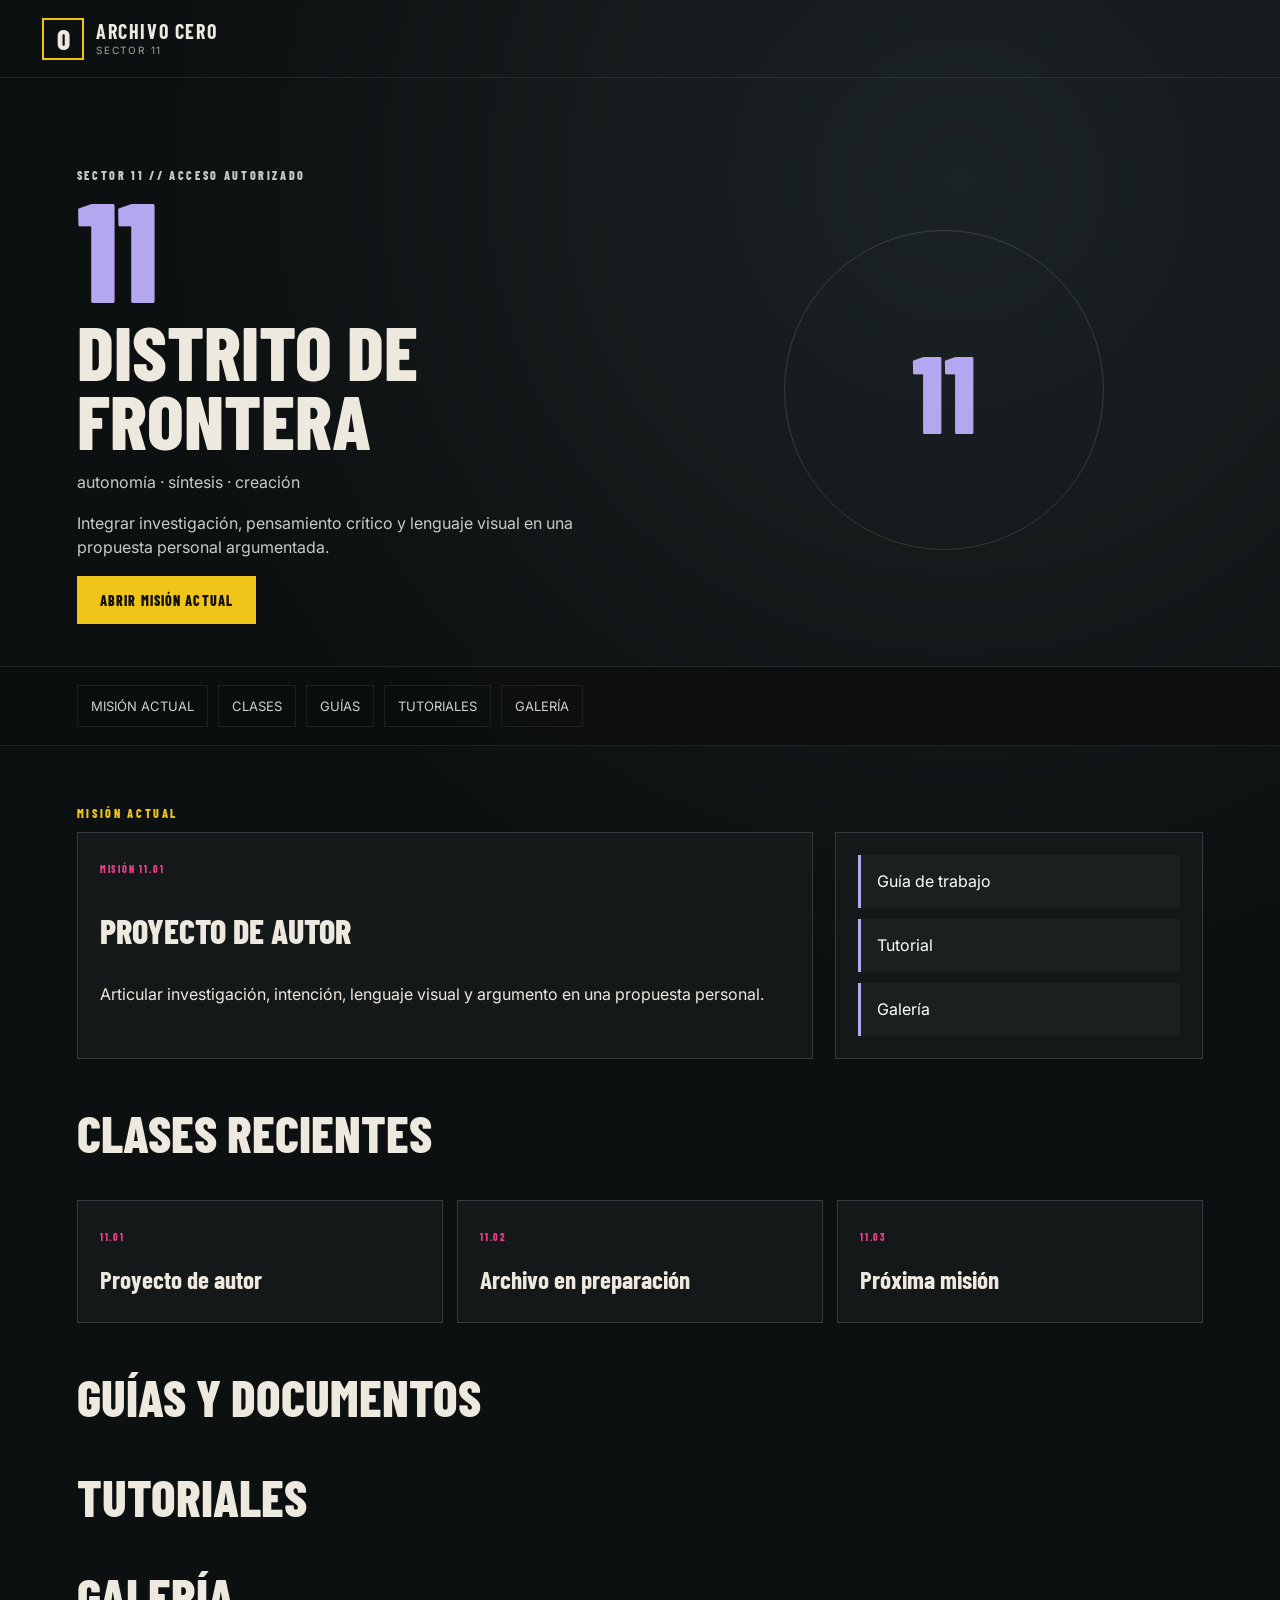
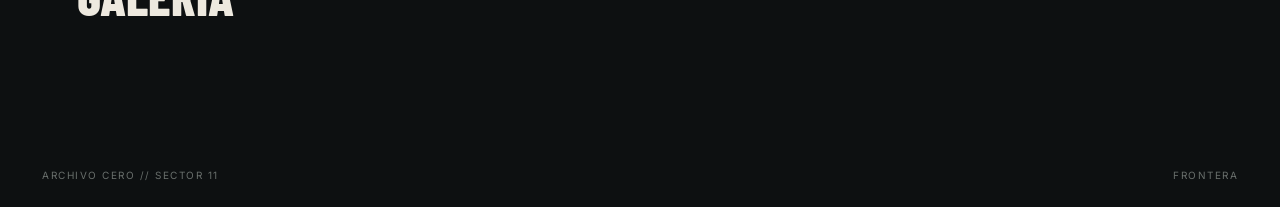
==== grado-11/index.html @ af81a298 "Agregar Sector 11 Frontera" ====
<!doctype html><html lang="es"><head><meta charset="utf-8"><meta name="viewport" content="width=device-width,initial-scale=1"><title>Sector 11 — Frontera | Archivo Cero</title><link rel="stylesheet" href="../assets/styles.css"><link href="https://fonts.googleapis.com/css2?family=Barlow+Condensed:wght@500;700;800&family=Inter:wght@400;600;700&display=swap" rel="stylesheet"></head><body style="--accent:#b5a7ef"><header class="site-header"><a class="brand" href="../index.html"><span class="brand-mark">0</span><span class="brand-copy"><strong>ARCHIVO CERO</strong><small>sector 11</small></span></a></header><main><section class="grade-hero"><div><p class="eyebrow">SECTOR 11 // ACCESO AUTORIZADO</p><div class="sector-id">11</div><h1>DISTRITO DE FRONTERA</h1><p>autonomía · síntesis · creación</p><p>Integrar investigación, pensamiento crítico y lenguaje visual en una propuesta personal argumentada.</p><a class="btn btn-primary" href="#mision">ABRIR MISIÓN ACTUAL</a></div><div class="grade-visual"><div class="placeholder-sigil">11</div></div></section><nav class="grade-tabs"><a href="#mision">Misión actual</a><a href="#clases">Clases</a><a href="#guias">Guías</a><a href="#tutoriales">Tutoriales</a><a href="#galeria">Galería</a></nav><div class="grade-content"><section id="mision"><p class="eyebrow">MISIÓN ACTUAL</p><div class="mission-feature"><article class="panel"><span class="tag">MISIÓN 11.01</span><h3>Proyecto de autor</h3><p>Articular investigación, intención, lenguaje visual y argumento en una propuesta personal.</p></article><aside class="panel"><div class="quick-links"><a href="#guias">Guía de trabajo</a><a href="#tutoriales">Tutorial</a><a href="#galeria">Galería</a></div></aside></div></section><section class="section-block" id="clases"><h2>CLASES RECIENTES</h2><div class="resource-grid"><article class="resource-card"><span class="meta">11.01</span><h3>Proyecto de autor</h3></article><article class="resource-card"><span class="meta">11.02</span><h3>Archivo en preparación</h3></article><article class="resource-card"><span class="meta">11.03</span><h3>Próxima misión</h3></article></div></section><section class="section-block" id="guias"><h2>GUÍAS Y DOCUMENTOS</h2></section><section class="section-block" id="tutoriales"><h2>TUTORIALES</h2></section><section class="section-block" id="galeria"><h2>GALERÍA</h2></section></div></main><footer class="site-footer"><span>ARCHIVO CERO // SECTOR 11</span><span>FRONTERA</span></footer></body></html>
---- assets/styles.css ----
:root{--bg:#0d1011;--panel:#171b1d;--line:#353b3e;--paper:#d8d0bf;--text:#ede9df;--muted:#a3a69f;--yellow:#f0c419;--cyan:#4ad4d7;--magenta:#e83e8c;--max:1440px;--display:'Barlow Condensed',sans-serif;--body:'Inter',sans-serif}*{box-sizing:border-box}html{scroll-behavior:smooth}body{margin:0;background:radial-gradient(circle at 75% 10%,#1c2325 0,#0d1011 42%);color:var(--text);font-family:var(--body);line-height:1.55}.site-header{max-width:var(--max);margin:auto;height:78px;padding:0 42px;display:flex;align-items:center;justify-content:space-between;border-bottom:1px solid #ffffff14}.brand{display:flex;gap:12px;align-items:center;color:inherit;text-decoration:none}.brand-mark{width:42px;height:42px;border:2px solid var(--yellow);display:grid;place-items:center;font:800 29px var(--display)}.brand-copy{display:flex;flex-direction:column}.brand-copy strong{font:700 20px var(--display);letter-spacing:.08em}.brand-copy small{color:var(--muted);font-size:10px;text-transform:uppercase;letter-spacing:.18em}.main-nav{display:flex;gap:28px}.main-nav a{color:#c8cbc6;text-decoration:none;text-transform:uppercase;letter-spacing:.12em;font-size:12px;font-weight:700}.main-nav a:hover,.main-nav .is-active{color:var(--yellow)}.hero{max-width:var(--max);min-height:650px;margin:auto;padding:62px 42px 36px;display:grid;grid-template-columns:.92fr 1.08fr;align-items:center;position:relative}.hero-copy{z-index:2}.eyebrow{font:800 12px var(--display);color:var(--yellow);letter-spacing:.22em}.hero h1{font:800 clamp(74px,8vw,128px)/.78 var(--display);margin:0;letter-spacing:-.045em}.hero h1 span{color:transparent;-webkit-text-stroke:2px var(--paper)}.hero-kicker{font:700 28px var(--display);letter-spacing:.08em;margin:28px 0 12px}.hero-text{max-width:580px;color:#b7bab5}.hero-actions{display:flex;gap:12px;flex-wrap:wrap;margin-top:28px}.btn{display:inline-flex;align-items:center;justify-content:center;min-height:48px;padding:0 22px;text-decoration:none;font:800 14px var(--display);letter-spacing:.08em;border:1px solid var(--line);transition:.22s}.btn-primary{background:var(--yellow);color:#111;border-color:var(--yellow)}.btn:hover{transform:translateY(-2px)}.btn-ghost{color:var(--text)}.status-row{display:flex;gap:18px;flex-wrap:wrap;margin-top:28px;color:#7f8582;font-size:11px;text-transform:uppercase;letter-spacing:.12em}.status-row i{display:inline-block;width:6px;height:6px;border-radius:50%;background:var(--cyan);margin-right:7px}.hero-art{height:540px;position:relative;display:flex;align-items:flex-end;justify-content:center}.hero-art img{max-height:530px;max-width:100%;object-fit:contain;filter:drop-shadow(0 20px 25px #0009)}.scan-card{position:absolute;z-index:3;border:1px solid #4ad4d777;background:#071214cc;padding:8px 12px;color:var(--cyan);font-family:var(--display)}.scan-card span{display:block;font-size:9px;letter-spacing:.2em}.scan-card-a{right:7%;top:20%}.scan-card-b{left:8%;bottom:24%;color:#ff73b1}.sector-strip,.transmissions,.archive-preview{max-width:var(--max);margin:auto;padding:62px 42px;border-top:1px solid #ffffff14}.section-heading{display:flex;align-items:end;justify-content:space-between;gap:30px;margin-bottom:30px}.section-heading h2,.archive-preview h2{font:800 42px/1 var(--display);margin:0}.section-heading>p{max-width:560px;color:var(--muted);margin:0}.sectors-grid{display:grid;grid-template-columns:repeat(6,1fr);gap:10px}.sector-card{min-height:190px;padding:18px 14px;border:1px solid var(--line);background:#ffffff08;color:inherit;text-decoration:none;display:flex;flex-direction:column;justify-content:flex-end;transition:.25s}.sector-card:hover,.sector-card.featured{transform:translateY(-5px);border-color:var(--yellow)}.sector-number{font:800 46px/1 var(--display);color:var(--yellow)}.sector-card strong{font:700 17px var(--display)}.sector-card small{color:#7f8582;margin-top:6px;font-size:10px}.cards-3,.resource-grid{display:grid;grid-template-columns:repeat(3,1fr);gap:14px}.feed-card,.resource-card,.panel{border:1px solid var(--line);background:#141819;padding:22px}.tag,.meta{font:800 10px var(--display);letter-spacing:.18em;color:var(--magenta)}.feed-card h3,.resource-card h3{font:700 25px/1.05 var(--display);margin:18px 0 8px}.feed-card p,.resource-card p{color:var(--muted);font-size:13px}.feed-card a,.resource-card a{color:var(--yellow);text-decoration:none}.archive-preview{display:grid;grid-template-columns:1.1fr .9fr;align-items:center;gap:45px}.archive-preview p{color:var(--muted)}.archive-terminal{border:1px solid #4ad4d759;background:#081012;padding:24px;font-family:monospace;color:#87a8a8}.archive-terminal strong{color:var(--cyan)}.site-footer{max-width:var(--max);margin:auto;padding:24px 42px;display:flex;justify-content:space-between;color:#696f6c;font-size:10px;letter-spacing:.15em;text-transform:uppercase}.grade-hero{max-width:var(--max);margin:auto;min-height:420px;display:grid;grid-template-columns:1.05fr .95fr;gap:36px;align-items:center;padding:78px clamp(22px,6vw,86px) 42px;border-bottom:1px solid #ffffff14}.sector-id{font:800 clamp(72px,11vw,160px)/.75 var(--display);color:var(--accent,var(--yellow))}.grade-hero h1{font:800 clamp(42px,6vw,86px)/.9 var(--display);margin:16px 0 10px;text-transform:uppercase}.grade-hero p{max-width:680px;color:#c6cbca}.grade-visual{min-height:320px;display:grid;place-items:end center}.grade-visual img{max-width:min(620px,95%);max-height:390px;object-fit:contain}.placeholder-sigil{width:min(320px,75vw);aspect-ratio:1;border:1px solid #ffffff22;border-radius:50%;display:grid;place-items:center;font:800 110px/1 var(--display);color:var(--accent,var(--yellow))}.grade-tabs{display:flex;gap:10px;flex-wrap:wrap;padding:18px clamp(22px,6vw,86px);position:sticky;top:0;background:#0c0e0fee;border-bottom:1px solid #ffffff14;z-index:5}.grade-tabs a{padding:10px 13px;color:#cfd2d1;text-decoration:none;border:1px solid #ffffff14;font-size:13px;text-transform:uppercase}.grade-content{padding:48px clamp(22px,6vw,86px) 80px}.mission-feature{display:grid;grid-template-columns:1.6fr .8fr;gap:22px}.panel h3{font:800 34px/1 var(--display);text-transform:uppercase}.quick-links{display:grid;gap:11px}.quick-links a{padding:14px 16px;background:#ffffff08;border-left:3px solid var(--accent,var(--yellow));color:#fff;text-decoration:none}.section-block{margin-top:48px}.section-block h2{font:800 clamp(34px,4vw,58px)/1 var(--display);text-transform:uppercase}.mission-layout{max-width:1180px;margin:auto;padding:30px 36px 70px}.mission-hero{min-height:430px;border:1px solid var(--line);background:#121617;padding:46px;display:grid;grid-template-columns:1fr 220px;align-items:center}.mission-hero h1{font:800 82px/.9 var(--display);margin:18px 0}.mission-seal{font:800 120px var(--display);color:transparent;-webkit-text-stroke:2px var(--yellow)}.lesson-block{padding:44px 10px;border-bottom:1px solid var(--line)}.steps{list-style:none;padding:0;display:grid;gap:10px}.steps li{display:grid;grid-template-columns:70px 1fr;gap:16px;border:1px solid var(--line);padding:18px;background:#121617}.steps li>span{font:800 38px var(--display);color:var(--yellow)}@media(max-width:980px){.main-nav{display:none}.site-header{padding:0 20px}.hero{grid-template-columns:1fr;padding:44px 20px}.hero-art{height:420px;order:-1}.sectors-grid{grid-template-columns:repeat(2,1fr)}.sector-strip,.transmissions,.archive-preview{padding:46px 20px}.cards-3,.archive-preview,.mission-feature,.resource-grid{grid-template-columns:1fr}.grade-hero{grid-template-columns:1fr}.site-footer{padding:20px;flex-direction:column}}@media(max-width:620px){.hero-art{height:320px}.hero h1{font-size:64px}.sectors-grid{grid-template-columns:1fr}.sector-card{min-height:130px}.mission-hero{grid-template-columns:1fr;padding:28px}.mission-seal{display:none}.mission-hero h1{font-size:58px}}
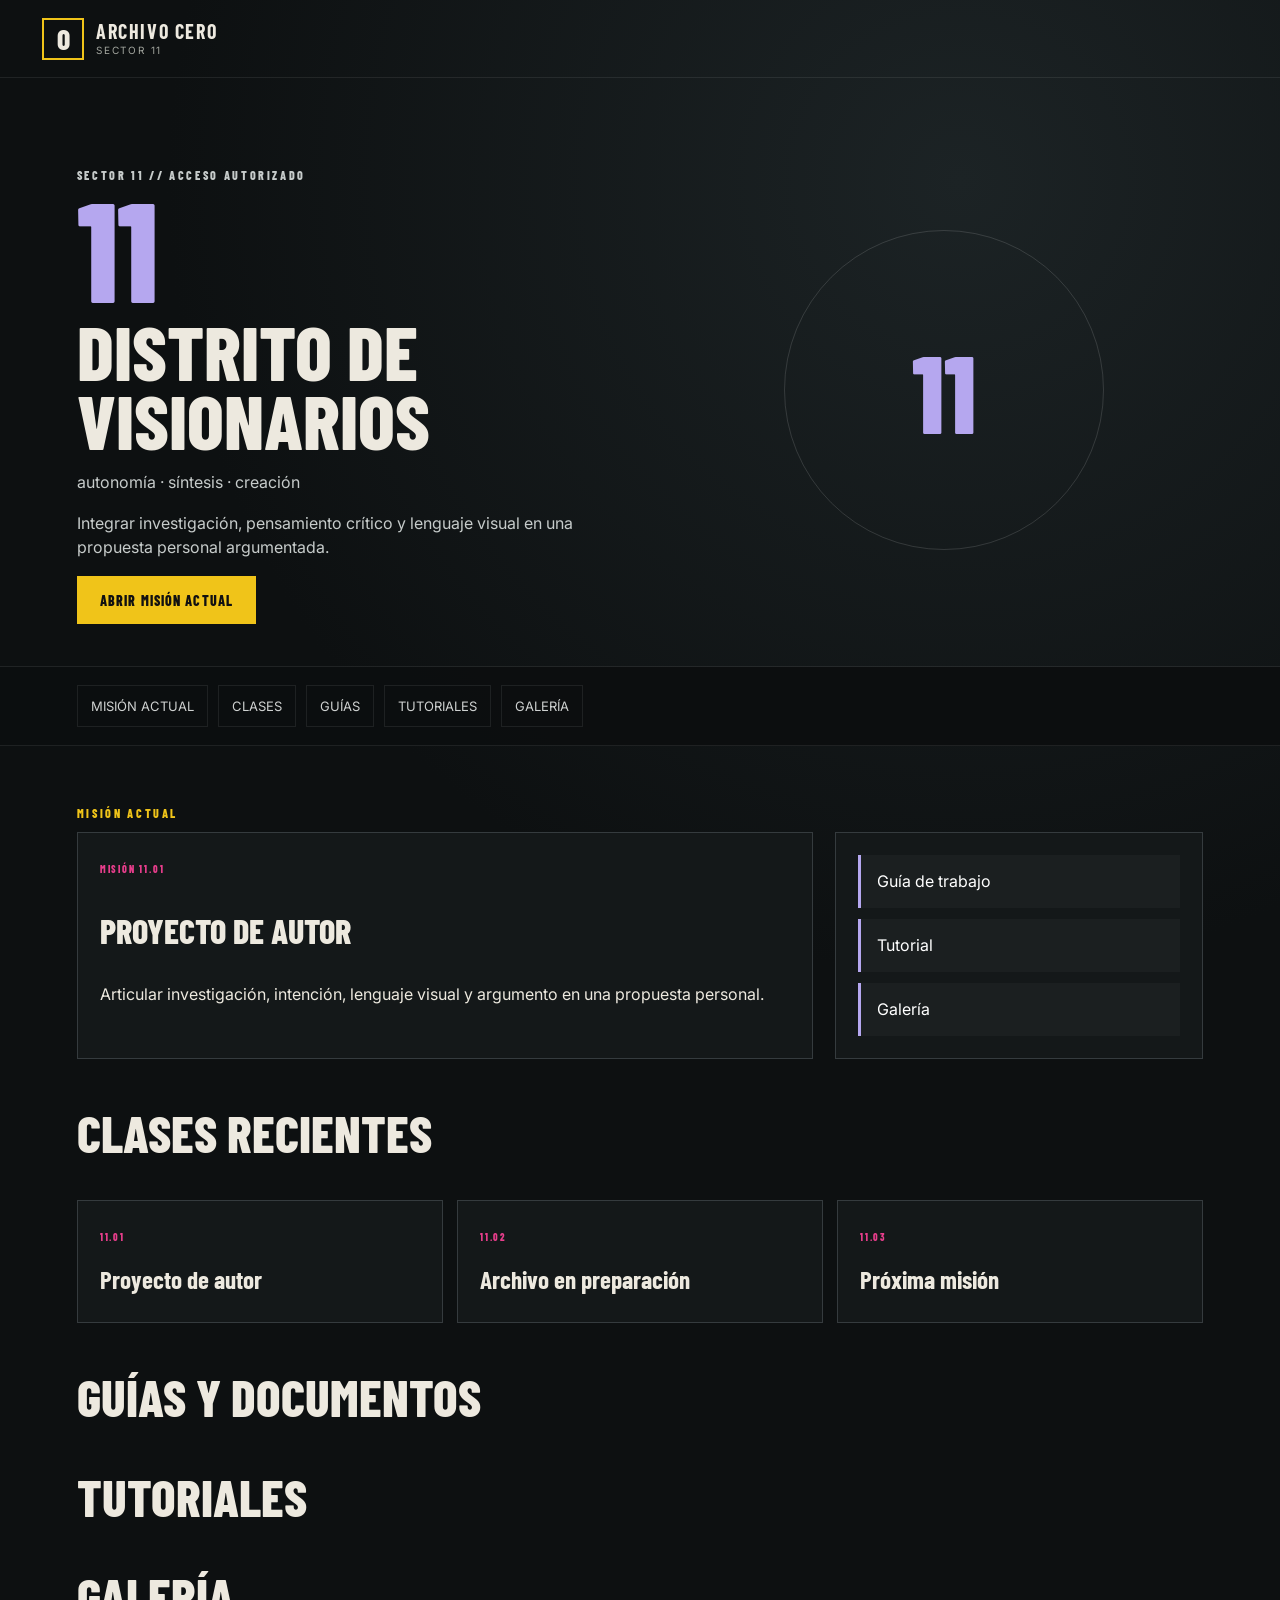
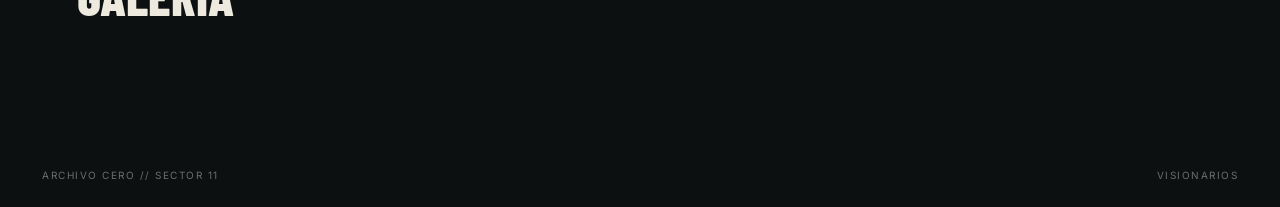
==== commit d0a692b3: "Integrar portada Archivo Cero y PNG transparentes conservando contenido educativo" ====
--- a/grado-11/index.html
+++ b/grado-11/index.html
@@ -1 +1 @@
-<!doctype html><html lang="es"><head><meta charset="utf-8"><meta name="viewport" content="width=device-width,initial-scale=1"><title>Sector 11 — Frontera | Archivo Cero</title><link rel="stylesheet" href="../assets/styles.css"><link href="https://fonts.googleapis.com/css2?family=Barlow+Condensed:wght@500;700;800&family=Inter:wght@400;600;700&display=swap" rel="stylesheet"></head><body style="--accent:#b5a7ef"><header class="site-header"><a class="brand" href="../index.html"><span class="brand-mark">0</span><span class="brand-copy"><strong>ARCHIVO CERO</strong><small>sector 11</small></span></a></header><main><section class="grade-hero"><div><p class="eyebrow">SECTOR 11 // ACCESO AUTORIZADO</p><div class="sector-id">11</div><h1>DISTRITO DE FRONTERA</h1><p>autonomía · síntesis · creación</p><p>Integrar investigación, pensamiento crítico y lenguaje visual en una propuesta personal argumentada.</p><a class="btn btn-primary" href="#mision">ABRIR MISIÓN ACTUAL</a></div><div class="grade-visual"><div class="placeholder-sigil">11</div></div></section><nav class="grade-tabs"><a href="#mision">Misión actual</a><a href="#clases">Clases</a><a href="#guias">Guías</a><a href="#tutoriales">Tutoriales</a><a href="#galeria">Galería</a></nav><div class="grade-content"><section id="mision"><p class="eyebrow">MISIÓN ACTUAL</p><div class="mission-feature"><article class="panel"><span class="tag">MISIÓN 11.01</span><h3>Proyecto de autor</h3><p>Articular investigación, intención, lenguaje visual y argumento en una propuesta personal.</p></article><aside class="panel"><div class="quick-links"><a href="#guias">Guía de trabajo</a><a href="#tutoriales">Tutorial</a><a href="#galeria">Galería</a></div></aside></div></section><section class="section-block" id="clases"><h2>CLASES RECIENTES</h2><div class="resource-grid"><article class="resource-card"><span class="meta">11.01</span><h3>Proyecto de autor</h3></article><article class="resource-card"><span class="meta">11.02</span><h3>Archivo en preparación</h3></article><article class="resource-card"><span class="meta">11.03</span><h3>Próxima misión</h3></article></div></section><section class="section-block" id="guias"><h2>GUÍAS Y DOCUMENTOS</h2></section><section class="section-block" id="tutoriales"><h2>TUTORIALES</h2></section><section class="section-block" id="galeria"><h2>GALERÍA</h2></section></div></main><footer class="site-footer"><span>ARCHIVO CERO // SECTOR 11</span><span>FRONTERA</span></footer></body></html>+<!doctype html><html lang="es"><head><meta charset="utf-8"><meta name="viewport" content="width=device-width,initial-scale=1"><title>Sector 11 — Visionarios | Archivo Cero</title><link rel="stylesheet" href="../assets/styles.css"><link href="https://fonts.googleapis.com/css2?family=Barlow+Condensed:wght@500;700;800&family=Inter:wght@400;600;700&display=swap" rel="stylesheet"></head><body style="--accent:#b5a7ef"><header class="site-header"><a class="brand" href="../index.html"><span class="brand-mark">0</span><span class="brand-copy"><strong>ARCHIVO CERO</strong><small>sector 11</small></span></a></header><main><section class="grade-hero"><div><p class="eyebrow">SECTOR 11 // ACCESO AUTORIZADO</p><div class="sector-id">11</div><h1>DISTRITO DE VISIONARIOS</h1><p>autonomía · síntesis · creación</p><p>Integrar investigación, pensamiento crítico y lenguaje visual en una propuesta personal argumentada.</p><a class="btn btn-primary" href="#mision">ABRIR MISIÓN ACTUAL</a></div><div class="grade-visual"><div class="placeholder-sigil">11</div></div></section><nav class="grade-tabs"><a href="#mision">Misión actual</a><a href="#clases">Clases</a><a href="#guias">Guías</a><a href="#tutoriales">Tutoriales</a><a href="#galeria">Galería</a></nav><div class="grade-content"><section id="mision"><p class="eyebrow">MISIÓN ACTUAL</p><div class="mission-feature"><article class="panel"><span class="tag">MISIÓN 11.01</span><h3>Proyecto de autor</h3><p>Articular investigación, intención, lenguaje visual y argumento en una propuesta personal.</p></article><aside class="panel"><div class="quick-links"><a href="#guias">Guía de trabajo</a><a href="#tutoriales">Tutorial</a><a href="#galeria">Galería</a></div></aside></div></section><section class="section-block" id="clases"><h2>CLASES RECIENTES</h2><div class="resource-grid"><article class="resource-card"><span class="meta">11.01</span><h3>Proyecto de autor</h3></article><article class="resource-card"><span class="meta">11.02</span><h3>Archivo en preparación</h3></article><article class="resource-card"><span class="meta">11.03</span><h3>Próxima misión</h3></article></div></section><section class="section-block" id="guias"><h2>GUÍAS Y DOCUMENTOS</h2></section><section class="section-block" id="tutoriales"><h2>TUTORIALES</h2></section><section class="section-block" id="galeria"><h2>GALERÍA</h2></section></div></main><footer class="site-footer"><span>ARCHIVO CERO // SECTOR 11</span><span>VISIONARIOS</span></footer></body></html>
--- a/assets/styles.css
+++ b/assets/styles.css
@@ -1 +1,7 @@
-:root{--bg:#0d1011;--panel:#171b1d;--line:#353b3e;--paper:#d8d0bf;--text:#ede9df;--muted:#a3a69f;--yellow:#f0c419;--cyan:#4ad4d7;--magenta:#e83e8c;--max:1440px;--display:'Barlow Condensed',sans-serif;--body:'Inter',sans-serif}*{box-sizing:border-box}html{scroll-behavior:smooth}body{margin:0;background:radial-gradient(circle at 75% 10%,#1c2325 0,#0d1011 42%);color:var(--text);font-family:var(--body);line-height:1.55}.site-header{max-width:var(--max);margin:auto;height:78px;padding:0 42px;display:flex;align-items:center;justify-content:space-between;border-bottom:1px solid #ffffff14}.brand{display:flex;gap:12px;align-items:center;color:inherit;text-decoration:none}.brand-mark{width:42px;height:42px;border:2px solid var(--yellow);display:grid;place-items:center;font:800 29px var(--display)}.brand-copy{display:flex;flex-direction:column}.brand-copy strong{font:700 20px var(--display);letter-spacing:.08em}.brand-copy small{color:var(--muted);font-size:10px;text-transform:uppercase;letter-spacing:.18em}.main-nav{display:flex;gap:28px}.main-nav a{color:#c8cbc6;text-decoration:none;text-transform:uppercase;letter-spacing:.12em;font-size:12px;font-weight:700}.main-nav a:hover,.main-nav .is-active{color:var(--yellow)}.hero{max-width:var(--max);min-height:650px;margin:auto;padding:62px 42px 36px;display:grid;grid-template-columns:.92fr 1.08fr;align-items:center;position:relative}.hero-copy{z-index:2}.eyebrow{font:800 12px var(--display);color:var(--yellow);letter-spacing:.22em}.hero h1{font:800 clamp(74px,8vw,128px)/.78 var(--display);margin:0;letter-spacing:-.045em}.hero h1 span{color:transparent;-webkit-text-stroke:2px var(--paper)}.hero-kicker{font:700 28px var(--display);letter-spacing:.08em;margin:28px 0 12px}.hero-text{max-width:580px;color:#b7bab5}.hero-actions{display:flex;gap:12px;flex-wrap:wrap;margin-top:28px}.btn{display:inline-flex;align-items:center;justify-content:center;min-height:48px;padding:0 22px;text-decoration:none;font:800 14px var(--display);letter-spacing:.08em;border:1px solid var(--line);transition:.22s}.btn-primary{background:var(--yellow);color:#111;border-color:var(--yellow)}.btn:hover{transform:translateY(-2px)}.btn-ghost{color:var(--text)}.status-row{display:flex;gap:18px;flex-wrap:wrap;margin-top:28px;color:#7f8582;font-size:11px;text-transform:uppercase;letter-spacing:.12em}.status-row i{display:inline-block;width:6px;height:6px;border-radius:50%;background:var(--cyan);margin-right:7px}.hero-art{height:540px;position:relative;display:flex;align-items:flex-end;justify-content:center}.hero-art img{max-height:530px;max-width:100%;object-fit:contain;filter:drop-shadow(0 20px 25px #0009)}.scan-card{position:absolute;z-index:3;border:1px solid #4ad4d777;background:#071214cc;padding:8px 12px;color:var(--cyan);font-family:var(--display)}.scan-card span{display:block;font-size:9px;letter-spacing:.2em}.scan-card-a{right:7%;top:20%}.scan-card-b{left:8%;bottom:24%;color:#ff73b1}.sector-strip,.transmissions,.archive-preview{max-width:var(--max);margin:auto;padding:62px 42px;border-top:1px solid #ffffff14}.section-heading{display:flex;align-items:end;justify-content:space-between;gap:30px;margin-bottom:30px}.section-heading h2,.archive-preview h2{font:800 42px/1 var(--display);margin:0}.section-heading>p{max-width:560px;color:var(--muted);margin:0}.sectors-grid{display:grid;grid-template-columns:repeat(6,1fr);gap:10px}.sector-card{min-height:190px;padding:18px 14px;border:1px solid var(--line);background:#ffffff08;color:inherit;text-decoration:none;display:flex;flex-direction:column;justify-content:flex-end;transition:.25s}.sector-card:hover,.sector-card.featured{transform:translateY(-5px);border-color:var(--yellow)}.sector-number{font:800 46px/1 var(--display);color:var(--yellow)}.sector-card strong{font:700 17px var(--display)}.sector-card small{color:#7f8582;margin-top:6px;font-size:10px}.cards-3,.resource-grid{display:grid;grid-template-columns:repeat(3,1fr);gap:14px}.feed-card,.resource-card,.panel{border:1px solid var(--line);background:#141819;padding:22px}.tag,.meta{font:800 10px var(--display);letter-spacing:.18em;color:var(--magenta)}.feed-card h3,.resource-card h3{font:700 25px/1.05 var(--display);margin:18px 0 8px}.feed-card p,.resource-card p{color:var(--muted);font-size:13px}.feed-card a,.resource-card a{color:var(--yellow);text-decoration:none}.archive-preview{display:grid;grid-template-columns:1.1fr .9fr;align-items:center;gap:45px}.archive-preview p{color:var(--muted)}.archive-terminal{border:1px solid #4ad4d759;background:#081012;padding:24px;font-family:monospace;color:#87a8a8}.archive-terminal strong{color:var(--cyan)}.site-footer{max-width:var(--max);margin:auto;padding:24px 42px;display:flex;justify-content:space-between;color:#696f6c;font-size:10px;letter-spacing:.15em;text-transform:uppercase}.grade-hero{max-width:var(--max);margin:auto;min-height:420px;display:grid;grid-template-columns:1.05fr .95fr;gap:36px;align-items:center;padding:78px clamp(22px,6vw,86px) 42px;border-bottom:1px solid #ffffff14}.sector-id{font:800 clamp(72px,11vw,160px)/.75 var(--display);color:var(--accent,var(--yellow))}.grade-hero h1{font:800 clamp(42px,6vw,86px)/.9 var(--display);margin:16px 0 10px;text-transform:uppercase}.grade-hero p{max-width:680px;color:#c6cbca}.grade-visual{min-height:320px;display:grid;place-items:end center}.grade-visual img{max-width:min(620px,95%);max-height:390px;object-fit:contain}.placeholder-sigil{width:min(320px,75vw);aspect-ratio:1;border:1px solid #ffffff22;border-radius:50%;display:grid;place-items:center;font:800 110px/1 var(--display);color:var(--accent,var(--yellow))}.grade-tabs{display:flex;gap:10px;flex-wrap:wrap;padding:18px clamp(22px,6vw,86px);position:sticky;top:0;background:#0c0e0fee;border-bottom:1px solid #ffffff14;z-index:5}.grade-tabs a{padding:10px 13px;color:#cfd2d1;text-decoration:none;border:1px solid #ffffff14;font-size:13px;text-transform:uppercase}.grade-content{padding:48px clamp(22px,6vw,86px) 80px}.mission-feature{display:grid;grid-template-columns:1.6fr .8fr;gap:22px}.panel h3{font:800 34px/1 var(--display);text-transform:uppercase}.quick-links{display:grid;gap:11px}.quick-links a{padding:14px 16px;background:#ffffff08;border-left:3px solid var(--accent,var(--yellow));color:#fff;text-decoration:none}.section-block{margin-top:48px}.section-block h2{font:800 clamp(34px,4vw,58px)/1 var(--display);text-transform:uppercase}.mission-layout{max-width:1180px;margin:auto;padding:30px 36px 70px}.mission-hero{min-height:430px;border:1px solid var(--line);background:#121617;padding:46px;display:grid;grid-template-columns:1fr 220px;align-items:center}.mission-hero h1{font:800 82px/.9 var(--display);margin:18px 0}.mission-seal{font:800 120px var(--display);color:transparent;-webkit-text-stroke:2px var(--yellow)}.lesson-block{padding:44px 10px;border-bottom:1px solid var(--line)}.steps{list-style:none;padding:0;display:grid;gap:10px}.steps li{display:grid;grid-template-columns:70px 1fr;gap:16px;border:1px solid var(--line);padding:18px;background:#121617}.steps li>span{font:800 38px var(--display);color:var(--yellow)}@media(max-width:980px){.main-nav{display:none}.site-header{padding:0 20px}.hero{grid-template-columns:1fr;padding:44px 20px}.hero-art{height:420px;order:-1}.sectors-grid{grid-template-columns:repeat(2,1fr)}.sector-strip,.transmissions,.archive-preview{padding:46px 20px}.cards-3,.archive-preview,.mission-feature,.resource-grid{grid-template-columns:1fr}.grade-hero{grid-template-columns:1fr}.site-footer{padding:20px;flex-direction:column}}@media(max-width:620px){.hero-art{height:320px}.hero h1{font-size:64px}.sectors-grid{grid-template-columns:1fr}.sector-card{min-height:130px}.mission-hero{grid-template-columns:1fr;padding:28px}.mission-seal{display:none}.mission-hero h1{font-size:58px}}+:root{--bg:#0d1011;--panel:#171b1d;--line:#353b3e;--paper:#d8d0bf;--text:#ede9df;--muted:#a3a69f;--yellow:#f0c419;--cyan:#4ad4d7;--magenta:#e83e8c;--max:1440px;--display:'Barlow Condensed',sans-serif;--body:'Inter',sans-serif}*{box-sizing:border-box}html{scroll-behavior:smooth}body{margin:0;background:radial-gradient(circle at 75% 10%,#1c2325 0,#0d1011 42%);color:var(--text);font-family:var(--body);line-height:1.55}.site-header{max-width:var(--max);margin:auto;height:78px;padding:0 42px;display:flex;align-items:center;justify-content:space-between;border-bottom:1px solid #ffffff14}.brand{display:flex;gap:12px;align-items:center;color:inherit;text-decoration:none}.brand-mark{width:42px;height:42px;border:2px solid var(--yellow);display:grid;place-items:center;font:800 29px var(--display)}.brand-copy{display:flex;flex-direction:column}.brand-copy strong{font:700 20px var(--display);letter-spacing:.08em}.brand-copy small{color:var(--muted);font-size:10px;text-transform:uppercase;letter-spacing:.18em}.main-nav{display:flex;gap:28px}.main-nav a{color:#c8cbc6;text-decoration:none;text-transform:uppercase;letter-spacing:.12em;font-size:12px;font-weight:700}.main-nav a:hover,.main-nav .is-active{color:var(--yellow)}.hero{max-width:var(--max);min-height:650px;margin:auto;padding:62px 42px 36px;display:grid;grid-template-columns:.92fr 1.08fr;align-items:center;position:relative}.hero-copy{z-index:2}.eyebrow{font:800 12px var(--display);color:var(--yellow);letter-spacing:.22em}.hero h1{font:800 clamp(74px,8vw,128px)/.78 var(--display);margin:0;letter-spacing:-.045em}.hero h1 span{color:transparent;-webkit-text-stroke:2px var(--paper)}.hero-kicker{font:700 28px var(--display);letter-spacing:.08em;margin:28px 0 12px}.hero-text{max-width:580px;color:#b7bab5}.hero-actions{display:flex;gap:12px;flex-wrap:wrap;margin-top:28px}.btn{display:inline-flex;align-items:center;justify-content:center;min-height:48px;padding:0 22px;text-decoration:none;font:800 14px var(--display);letter-spacing:.08em;border:1px solid var(--line);transition:.22s}.btn-primary{background:var(--yellow);color:#111;border-color:var(--yellow)}.btn:hover{transform:translateY(-2px)}.btn-ghost{color:var(--text)}.status-row{display:flex;gap:18px;flex-wrap:wrap;margin-top:28px;color:#7f8582;font-size:11px;text-transform:uppercase;letter-spacing:.12em}.status-row i{display:inline-block;width:6px;height:6px;border-radius:50%;background:var(--cyan);margin-right:7px}.hero-art{height:540px;position:relative;display:flex;align-items:flex-end;justify-content:center}.hero-art img{max-height:530px;max-width:100%;object-fit:contain;filter:drop-shadow(0 20px 25px #0009)}.scan-card{position:absolute;z-index:3;border:1px solid #4ad4d777;background:#071214cc;padding:8px 12px;color:var(--cyan);font-family:var(--display)}.scan-card span{display:block;font-size:9px;letter-spacing:.2em}.scan-card-a{right:7%;top:20%}.scan-card-b{left:8%;bottom:24%;color:#ff73b1}.sector-strip,.transmissions,.archive-preview{max-width:var(--max);margin:auto;padding:62px 42px;border-top:1px solid #ffffff14}.section-heading{display:flex;align-items:end;justify-content:space-between;gap:30px;margin-bottom:30px}.section-heading h2,.archive-preview h2{font:800 42px/1 var(--display);margin:0}.section-heading>p{max-width:560px;color:var(--muted);margin:0}.sectors-grid{display:grid;grid-template-columns:repeat(6,1fr);gap:10px}.sector-card{min-height:190px;padding:18px 14px;border:1px solid var(--line);background:#ffffff08;color:inherit;text-decoration:none;display:flex;flex-direction:column;justify-content:flex-end;transition:.25s}.sector-card:hover,.sector-card.featured{transform:translateY(-5px);border-color:var(--yellow)}.sector-number{font:800 46px/1 var(--display);color:var(--yellow)}.sector-card strong{font:700 17px var(--display)}.sector-card small{color:#7f8582;margin-top:6px;font-size:10px}.cards-3,.resource-grid{display:grid;grid-template-columns:repeat(3,1fr);gap:14px}.feed-card,.resource-card,.panel{border:1px solid var(--line);background:#141819;padding:22px}.tag,.meta{font:800 10px var(--display);letter-spacing:.18em;color:var(--magenta)}.feed-card h3,.resource-card h3{font:700 25px/1.05 var(--display);margin:18px 0 8px}.feed-card p,.resource-card p{color:var(--muted);font-size:13px}.feed-card a,.resource-card a{color:var(--yellow);text-decoration:none}.archive-preview{display:grid;grid-template-columns:1.1fr .9fr;align-items:center;gap:45px}.archive-preview p{color:var(--muted)}.archive-terminal{border:1px solid #4ad4d759;background:#081012;padding:24px;font-family:monospace;color:#87a8a8}.archive-terminal strong{color:var(--cyan)}.site-footer{max-width:var(--max);margin:auto;padding:24px 42px;display:flex;justify-content:space-between;color:#696f6c;font-size:10px;letter-spacing:.15em;text-transform:uppercase}.grade-hero{max-width:var(--max);margin:auto;min-height:420px;display:grid;grid-template-columns:1.05fr .95fr;gap:36px;align-items:center;padding:78px clamp(22px,6vw,86px) 42px;border-bottom:1px solid #ffffff14}.sector-id{font:800 clamp(72px,11vw,160px)/.75 var(--display);color:var(--accent,var(--yellow))}.grade-hero h1{font:800 clamp(42px,6vw,86px)/.9 var(--display);margin:16px 0 10px;text-transform:uppercase}.grade-hero p{max-width:680px;color:#c6cbca}.grade-visual{min-height:320px;display:grid;place-items:end center}.grade-visual img{max-width:min(620px,95%);max-height:390px;object-fit:contain}.placeholder-sigil{width:min(320px,75vw);aspect-ratio:1;border:1px solid #ffffff22;border-radius:50%;display:grid;place-items:center;font:800 110px/1 var(--display);color:var(--accent,var(--yellow))}.grade-tabs{display:flex;gap:10px;flex-wrap:wrap;padding:18px clamp(22px,6vw,86px);position:sticky;top:0;background:#0c0e0fee;border-bottom:1px solid #ffffff14;z-index:5}.grade-tabs a{padding:10px 13px;color:#cfd2d1;text-decoration:none;border:1px solid #ffffff14;font-size:13px;text-transform:uppercase}.grade-content{padding:48px clamp(22px,6vw,86px) 80px}.mission-feature{display:grid;grid-template-columns:1.6fr .8fr;gap:22px}.panel h3{font:800 34px/1 var(--display);text-transform:uppercase}.quick-links{display:grid;gap:11px}.quick-links a{padding:14px 16px;background:#ffffff08;border-left:3px solid var(--accent,var(--yellow));color:#fff;text-decoration:none}.section-block{margin-top:48px}.section-block h2{font:800 clamp(34px,4vw,58px)/1 var(--display);text-transform:uppercase}.mission-layout{max-width:1180px;margin:auto;padding:30px 36px 70px}.mission-hero{min-height:430px;border:1px solid var(--line);background:#121617;padding:46px;display:grid;grid-template-columns:1fr 220px;align-items:center}.mission-hero h1{font:800 82px/.9 var(--display);margin:18px 0}.mission-seal{font:800 120px var(--display);color:transparent;-webkit-text-stroke:2px var(--yellow)}.lesson-block{padding:44px 10px;border-bottom:1px solid var(--line)}.steps{list-style:none;padding:0;display:grid;gap:10px}.steps li{display:grid;grid-template-columns:70px 1fr;gap:16px;border:1px solid var(--line);padding:18px;background:#121617}.steps li>span{font:800 38px var(--display);color:var(--yellow)}
+/* Sector 08 — dashboard inspirado en la referencia maestra */
+.grade-dashboard{background:linear-gradient(#0b0f10f2,#0b0f10f2),radial-gradient(circle at 80% 8%,#47351f55 0,transparent 35%),#0b0f10}.dashboard-header{max-width:none;border-bottom-color:#f0c41955;background:#0b0e0fea;position:sticky;top:0;z-index:40}.teacher-chip{display:flex;align-items:center;gap:9px;min-width:150px}.teacher-chip>span{width:36px;height:36px;border:1px solid var(--yellow);border-radius:50%;display:grid;place-items:center;font:800 13px var(--display);color:var(--yellow)}.teacher-chip div{display:flex;flex-direction:column}.teacher-chip strong{font:700 12px var(--body)}.teacher-chip small{color:#7f8582;font-size:9px}.creator-shell{max-width:1600px;margin:auto;padding:0 18px 28px}.creator-hero{min-height:300px;display:grid;grid-template-columns:120px 1.05fr 1.3fr 260px;align-items:center;gap:20px;padding:28px 16px 16px;border-bottom:1px solid #7b5b26;position:relative;overflow:hidden;background:linear-gradient(90deg,#0c1012 0%,#111718 48%,#192120 100%)}.creator-hero:before{content:"";position:absolute;inset:0;background:repeating-linear-gradient(90deg,transparent 0 79px,#ffffff05 80px);pointer-events:none}.sector-poster{z-index:1;background:#d4c39b;color:#1a1a18;border:1px solid #8b6f45;transform:rotate(-2deg);padding:18px 10px;text-align:center;box-shadow:0 12px 24px #0008}.sector-poster small,.sector-poster span{display:block;font:800 12px var(--display);letter-spacing:.14em}.sector-poster strong{display:block;font:800 74px/.9 var(--display);color:var(--accent);text-shadow:2px 2px 0 #3d0e27}.creator-copy{z-index:2}.creator-copy .eyebrow{color:#111;background:var(--yellow);display:inline-block;padding:5px 9px;letter-spacing:.08em}.creator-copy h1{font:800 clamp(66px,8vw,126px)/.78 var(--display);margin:12px 0 20px;color:#f5f0e5;letter-spacing:-.025em;text-shadow:3px 3px 0 #4b1735}.creator-slogan{max-width:520px;color:#d8dbd6;font-size:15px}.creator-characters{height:270px;overflow:hidden;position:relative;z-index:1;border-left:1px solid #ffffff12}.creator-characters img{width:100%;height:100%;object-fit:cover;object-position:center;filter:saturate(1.05) contrast(1.05)}.mission-note{z-index:2;background:#dfcfaa;color:#1f1c16;padding:20px;transform:rotate(1deg);box-shadow:0 10px 24px #0008;font-size:12px}.mission-note strong{font:800 24px var(--display)}.mission-note p{margin:8px 0 14px}.mission-note span{font:800 11px var(--display);color:var(--accent)}.creator-tools{display:grid;grid-template-columns:repeat(7,1fr);gap:8px;padding:12px 0}.creator-tools a{min-height:118px;color:#f0ede4;text-decoration:none;background:linear-gradient(#202729,#111617);border:1px solid #6d6049;padding:14px 8px;display:flex;flex-direction:column;align-items:center;justify-content:center;gap:8px;transition:.22s}.creator-tools a:hover{border-color:var(--yellow);transform:translateY(-4px);box-shadow:0 0 0 1px #f0c41933,0 10px 20px #0008}.tool-icon{font-size:34px;color:var(--yellow)}.creator-tools strong{font:800 18px var(--display);letter-spacing:.03em}.creator-layout{display:grid;grid-template-columns:220px 1fr;gap:12px}.creator-sidebar{border:1px solid #6d6049;background:#111617;padding:12px;align-self:start;position:sticky;top:92px}.sidebar-title{margin:0 0 8px;padding:8px;background:#c98f16;color:#111;font:800 17px var(--display)}.creator-sidebar>a{display:flex;gap:12px;align-items:center;padding:11px 8px;border-bottom:1px solid #ffffff12;color:#ddd9d0;text-decoration:none;font-size:12px}.creator-sidebar>a.active,.creator-sidebar>a:hover{background:var(--yellow);color:#151515}.sidebar-message{margin-top:22px;padding:18px 10px;border:1px dashed #a56d25;color:#e6b84f;font:800 20px/1.1 var(--display);transform:rotate(-1deg)}.creator-main{min-width:0}.dashboard-grid{display:grid;gap:10px}.top-grid{grid-template-columns:1.2fr 1fr .95fr}.lower-grid{grid-template-columns:1.15fr 1.15fr .8fr;margin-top:10px}.creator-panel{position:relative;background:linear-gradient(180deg,#151b1d,#0e1213);border:1px solid #5e5545;padding:14px;box-shadow:inset 0 0 0 1px #000}.panel-ribbon{position:absolute;left:14px;top:-1px;background:#ca8d10;color:#111;padding:5px 12px;font:800 14px var(--display)}.mission-current{padding-top:42px}.mission-current-body{display:grid;grid-template-columns:140px 1fr;gap:14px;align-items:center}.mission-thumb{height:180px;border:1px solid #65533a;background:radial-gradient(circle at 50% 50%,#ff2da144 0,transparent 35%),linear-gradient(135deg,#172126,#302335);display:grid;place-items:center}.mission-thumb span{font:800 64px var(--display);color:var(--accent)}.mission-current h2{font:800 32px/.9 var(--display);margin:4px 0 10px}.mission-current p{font-size:12px;color:#b9bdb8}.panel-heading{display:flex;align-items:center;justify-content:space-between;gap:12px;margin-bottom:10px}.panel-heading h3{margin:0;font:800 18px var(--display);letter-spacing:.03em}.panel-heading a{font-size:10px;color:#9bb5b6;text-decoration:none}.mini-row{display:grid;grid-template-columns:70px 1fr auto;gap:10px;align-items:center;padding:8px 0;border-top:1px solid #ffffff12;color:inherit;text-decoration:none}.mini-art{height:46px;display:grid;place-items:center;background:#273035;color:var(--accent);font-size:24px}.mini-row span:nth-child(2){display:flex;flex-direction:column}.mini-row b{font:800 10px var(--display);color:var(--accent)}.mini-row strong{font-size:12px}.mini-row small,.mini-row time{font-size:9px;color:#8d9491}.video-card{min-height:155px;border:1px solid #6e5b35;background:radial-gradient(circle at 78% 25%,#ffcc3340 0,transparent 25%),linear-gradient(135deg,#1e292a,#372717);position:relative;display:flex;align-items:flex-end;padding:12px}.video-card .play{position:absolute;inset:0;margin:auto;width:54px;height:54px;border:1px solid #eee8;border-radius:50%;display:grid;place-items:center}.video-card div{display:flex;justify-content:space-between;width:100%;font-size:11px}.tutorial-mini-grid{display:grid;grid-template-columns:1fr 1fr;gap:6px;margin-top:7px}.tutorial-mini-grid div{border:1px solid #5e5545;padding:9px;font-size:10px}.tutorial-mini-grid small{display:block;color:#8e9491}.doc-grid{display:grid;grid-template-columns:repeat(4,1fr);gap:8px}.doc-grid article{min-height:132px;border:1px solid #554b3c;background:#191e1f;padding:10px;display:flex;flex-direction:column;justify-content:flex-end}.doc-grid strong{font:700 11px var(--body)}.doc-grid small{font-size:9px;color:#848a87}.doc-icon{align-self:flex-start;margin-bottom:auto;background:#d72e35;color:white;padding:4px 6px;font:800 9px var(--display)}.doc-icon.blue{background:#2e6bd7}.expedition-strip{display:grid;grid-template-columns:repeat(5,1fr);gap:6px;min-height:138px}.expedition-card{border:4px solid #c9b48b;background:linear-gradient(135deg,#3c2739,#152b31);transform:rotate(-2deg)}.expedition-card:nth-child(even){transform:rotate(2deg)}.e2{background:linear-gradient(150deg,#564123,#244d69)}.e3{background:radial-gradient(circle,#0aa 0 18%,#141b27 20%)}.e4{background:linear-gradient(130deg,#5f2829,#2d4f4b)}.e5{background:linear-gradient(130deg,#123f50,#5d3a4f)}.signal-row{display:grid;grid-template-columns:38px 1fr auto;gap:8px;align-items:center;padding:9px 0;border-top:1px solid #ffffff12}.signal-row>span{color:var(--accent)}.signal-row div{display:flex;flex-direction:column}.signal-row strong{font-size:10px}.signal-row small,.signal-row time{font-size:8px;color:#8d9491}.resource-wide,.projects-wide{margin-top:10px}.resource-pills{display:flex;flex-wrap:wrap;gap:8px}.resource-pills span{border:1px solid #5e5545;padding:9px 12px;font-size:10px;background:#ffffff06}.project-banner{display:flex;align-items:center;justify-content:space-between;gap:22px;border-left:4px solid var(--accent);padding:16px;background:linear-gradient(90deg,#2a1723,#13191a)}.project-banner h3{font:800 28px var(--display);margin:4px 0}.project-banner p{margin:0;color:#aeb2ae;font-size:11px}.project-banner>strong{font:800 42px/.75 var(--display);color:var(--yellow);text-align:center}.project-banner>strong small{font-size:10px;letter-spacing:.12em}.creator-footer{max-width:1600px;border-top:1px solid #7b5b26}.creator-footer span:last-child{text-transform:none;letter-spacing:.05em;color:#9f9686}
+@media(max-width:1180px){.teacher-chip{display:none}.creator-hero{grid-template-columns:100px 1fr 1.1fr}.mission-note{display:none}.creator-tools{grid-template-columns:repeat(4,1fr)}.creator-layout{grid-template-columns:190px 1fr}.top-grid,.lower-grid{grid-template-columns:1fr 1fr}.tutorial-feature,.transmissions-panel{grid-column:span 2}}
+@media(max-width:900px){.creator-layout{grid-template-columns:1fr}.creator-sidebar{position:static;display:grid;grid-template-columns:repeat(4,1fr);gap:6px}.creator-sidebar>a{border:1px solid #ffffff12}.sidebar-title,.sidebar-message{grid-column:1/-1}.creator-hero{grid-template-columns:90px 1fr}.creator-characters{grid-column:1/-1;height:220px;border-left:0}.creator-tools{grid-template-columns:repeat(3,1fr)}.top-grid,.lower-grid{grid-template-columns:1fr}.tutorial-feature,.transmissions-panel{grid-column:auto}}
+@media(max-width:620px){.creator-shell{padding:0 10px 22px}.creator-hero{grid-template-columns:70px 1fr;padding:16px 6px}.sector-poster strong{font-size:52px}.creator-copy h1{font-size:58px}.creator-slogan{font-size:12px}.creator-characters{height:180px}.creator-tools{grid-template-columns:repeat(2,1fr)}.creator-tools a{min-height:88px}.creator-sidebar{grid-template-columns:1fr 1fr}.mission-current-body{grid-template-columns:1fr}.mission-thumb{height:110px}.doc-grid{grid-template-columns:1fr 1fr}.expedition-strip{grid-template-columns:repeat(3,1fr)}.expedition-card:nth-child(n+4){display:none}.site-footer.creator-footer{gap:10px}}
+@media(max-width:980px){.main-nav{display:none}.site-header{padding:0 20px}.hero{grid-template-columns:1fr;padding:44px 20px}.hero-art{height:420px;order:-1}.sectors-grid{grid-template-columns:repeat(2,1fr)}.sector-strip,.transmissions,.archive-preview{padding:46px 20px}.cards-3,.archive-preview,.mission-feature,.resource-grid{grid-template-columns:1fr}.grade-hero{grid-template-columns:1fr}.site-footer{padding:20px;flex-direction:column}}@media(max-width:620px){.hero-art{height:320px}.hero h1{font-size:64px}.sectors-grid{grid-template-columns:1fr}.sector-card{min-height:130px}.mission-hero{grid-template-columns:1fr;padding:28px}.mission-seal{display:none}.mission-hero h1{font-size:58px}}
